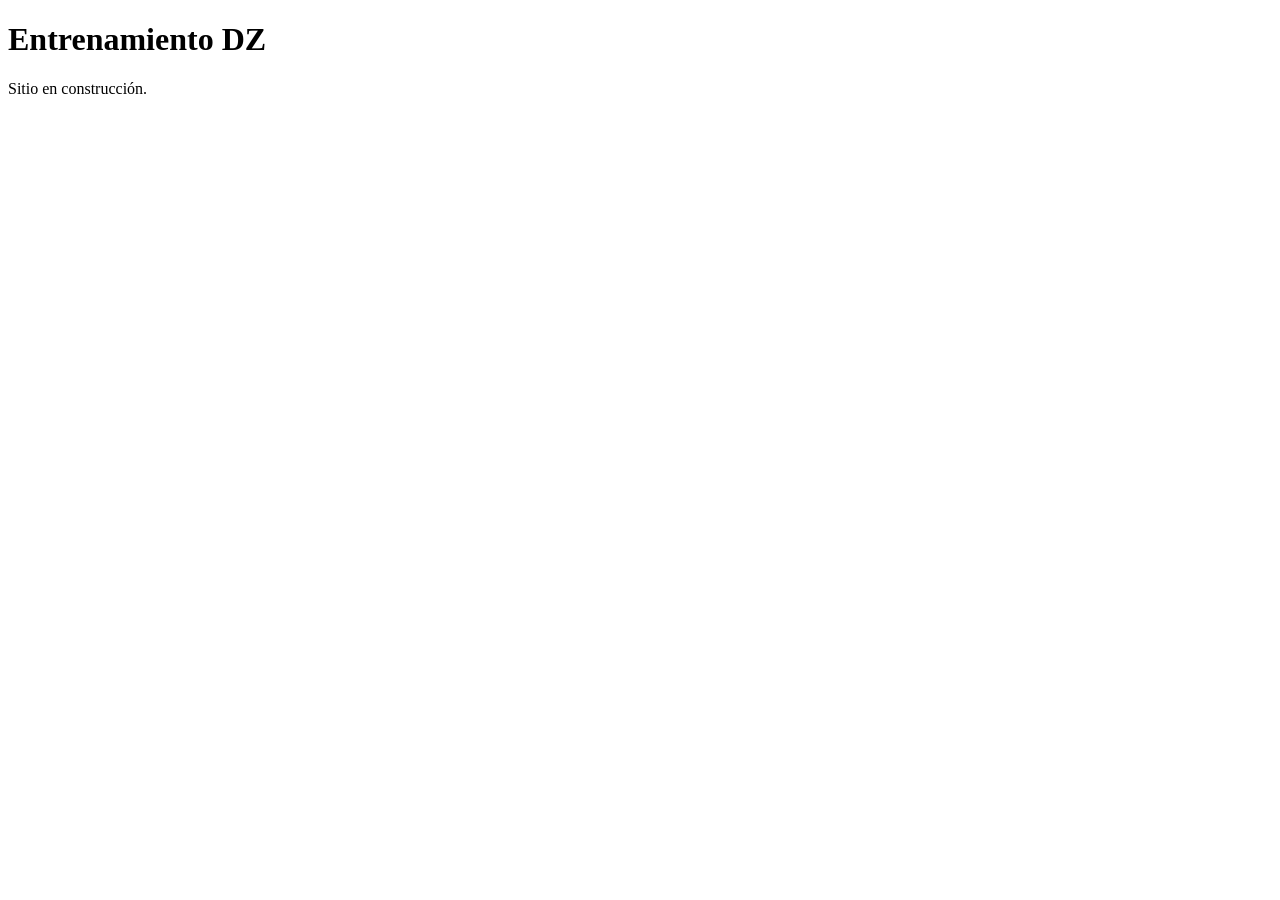
==== index.html @ 5d1ddeb6 "Estructura inicial del sitio" ====
<!DOCTYPE html>
<html lang="es">
<head>
  <meta charset="UTF-8">
  <meta name="viewport" content="width=device-width, initial-scale=1.0">
  <title>Entrenamiento DZ</title>
</head>
<body>
  <h1>Entrenamiento DZ</h1>
  <p>Sitio en construcción.</p>
</body>
</html>
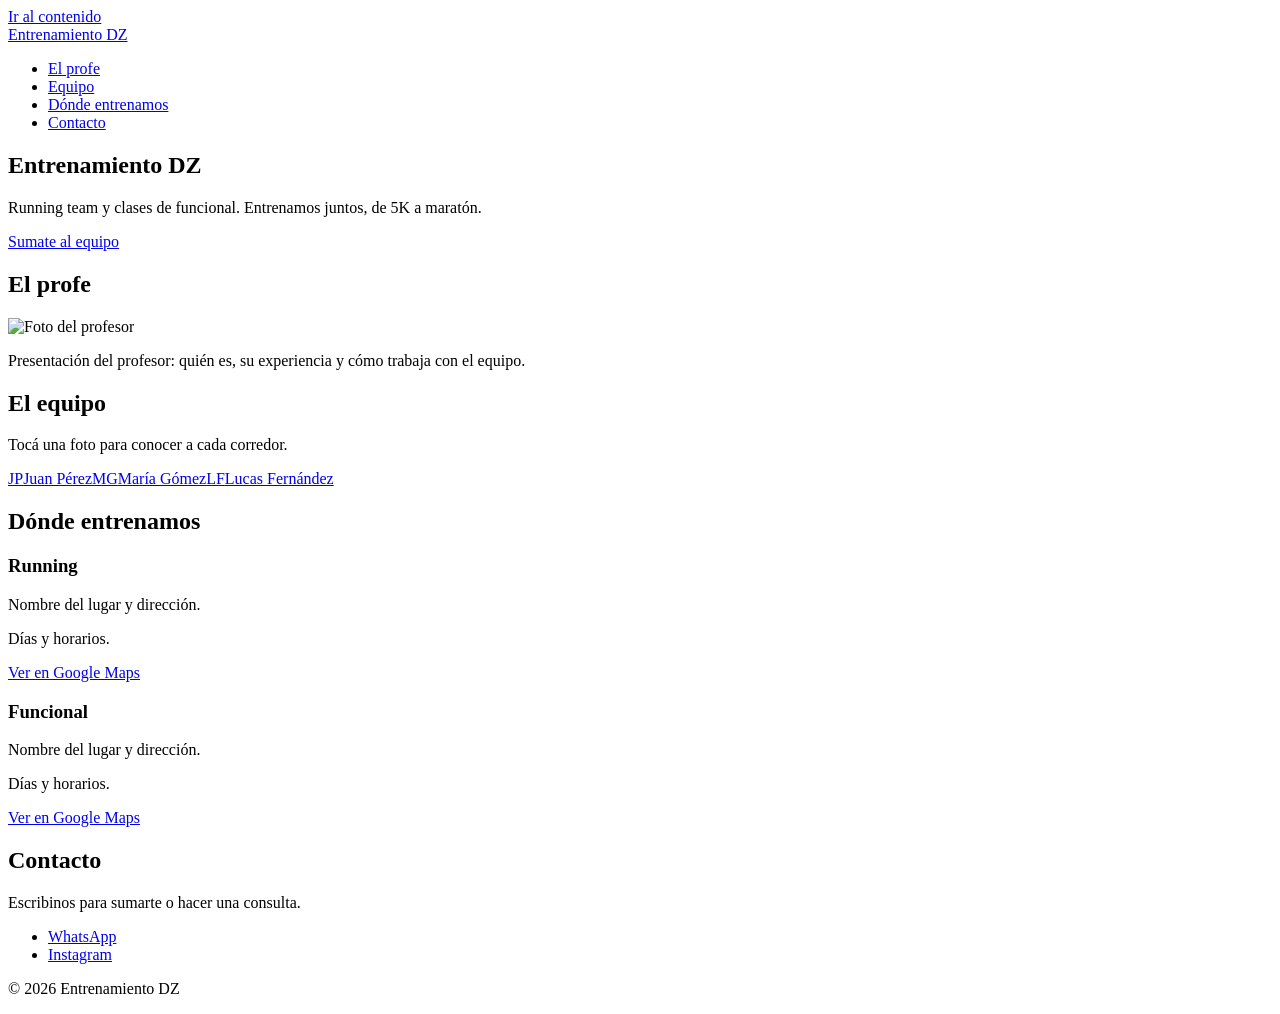
==== commit 8f46afa0: "Grilla de corredores desde JSON" ====
--- a/index.html
+++ b/index.html
@@ -3,10 +3,88 @@
 <head>
   <meta charset="UTF-8">
   <meta name="viewport" content="width=device-width, initial-scale=1.0">
-  <title>Entrenamiento DZ</title>
+  <title>Entrenamiento DZ | Running team y funcional</title>
+  <meta name="description" content="Entrenamiento DZ: running team y clases de funcional. Conocé al profesor, al equipo y dónde entrenamos.">
+  <link rel="stylesheet" href="css/styles.css">
+  <script src="js/main.js" defer></script>
 </head>
 <body>
-  <h1>Entrenamiento DZ</h1>
-  <p>Sitio en construcción.</p>
+
+  <a class="saltar" href="#contenido">Ir al contenido</a>
+
+  <header class="encabezado">
+    <a class="marca" href="#inicio">Entrenamiento DZ</a>
+
+    <nav class="menu" aria-label="Principal">
+      <ul>
+        <li><a href="#profesor">El profe</a></li>
+        <li><a href="#equipo">Equipo</a></li>
+        <li><a href="#lugar">Dónde entrenamos</a></li>
+        <li><a href="#contacto">Contacto</a></li>
+      </ul>
+    </nav>
+  </header>
+
+  <main id="contenido">
+
+    <!-- Portada: lo primero que se ve al entrar -->
+    <section id="inicio" class="portada">
+      <h1>Entrenamiento DZ</h1>
+      <p>Running team y clases de funcional. Entrenamos juntos, de 5K a maratón.</p>
+      <a class="boton" href="#contacto">Sumate al equipo</a>
+    </section>
+
+    <!-- 1. Presentación del profesor -->
+    <section id="profesor" class="seccion">
+      <h2>El profe</h2>
+      <img src="img/profesor/profesor.jpg" alt="Foto del profesor" width="600" height="600">
+      <p>Presentación del profesor: quién es, su experiencia y cómo trabaja con el equipo.</p>
+    </section>
+
+    <!-- 2. Equipo: la grilla la arma js/main.js con data/corredores.json -->
+    <section id="equipo" class="seccion">
+      <h2>El equipo</h2>
+      <p>Tocá una foto para conocer a cada corredor.</p>
+      <div id="grilla" class="grilla"></div>
+    </section>
+
+    <!-- 3. Lugar de encuentro -->
+    <section id="lugar" class="seccion">
+      <h2>Dónde entrenamos</h2>
+
+      <div class="lugares">
+        <article class="lugar">
+          <h3>Running</h3>
+          <p>Nombre del lugar y dirección.</p>
+          <p>Días y horarios.</p>
+          <a class="boton" href="#" target="_blank" rel="noopener">Ver en Google Maps</a>
+        </article>
+
+        <article class="lugar">
+          <h3>Funcional</h3>
+          <p>Nombre del lugar y dirección.</p>
+          <p>Días y horarios.</p>
+          <a class="boton" href="#" target="_blank" rel="noopener">Ver en Google Maps</a>
+        </article>
+      </div>
+    </section>
+
+    <!-- 4. Contacto y redes -->
+    <section id="contacto" class="seccion">
+      <h2>Contacto</h2>
+      <p>Escribinos para sumarte o hacer una consulta.</p>
+      <ul class="redes">
+        <!-- WhatsApp: https://wa.me/ seguido del número con código de país, sin + ni espacios -->
+        <li><a href="#" target="_blank" rel="noopener">WhatsApp</a></li>
+        <li><a href="#" target="_blank" rel="noopener">Instagram</a></li>
+      </ul>
+    </section>
+
+  </main>
+
+  <footer class="pie">
+    <p>© <span id="anio"></span> Entrenamiento DZ</p>
+  </footer>
+
 </body>
 </html>
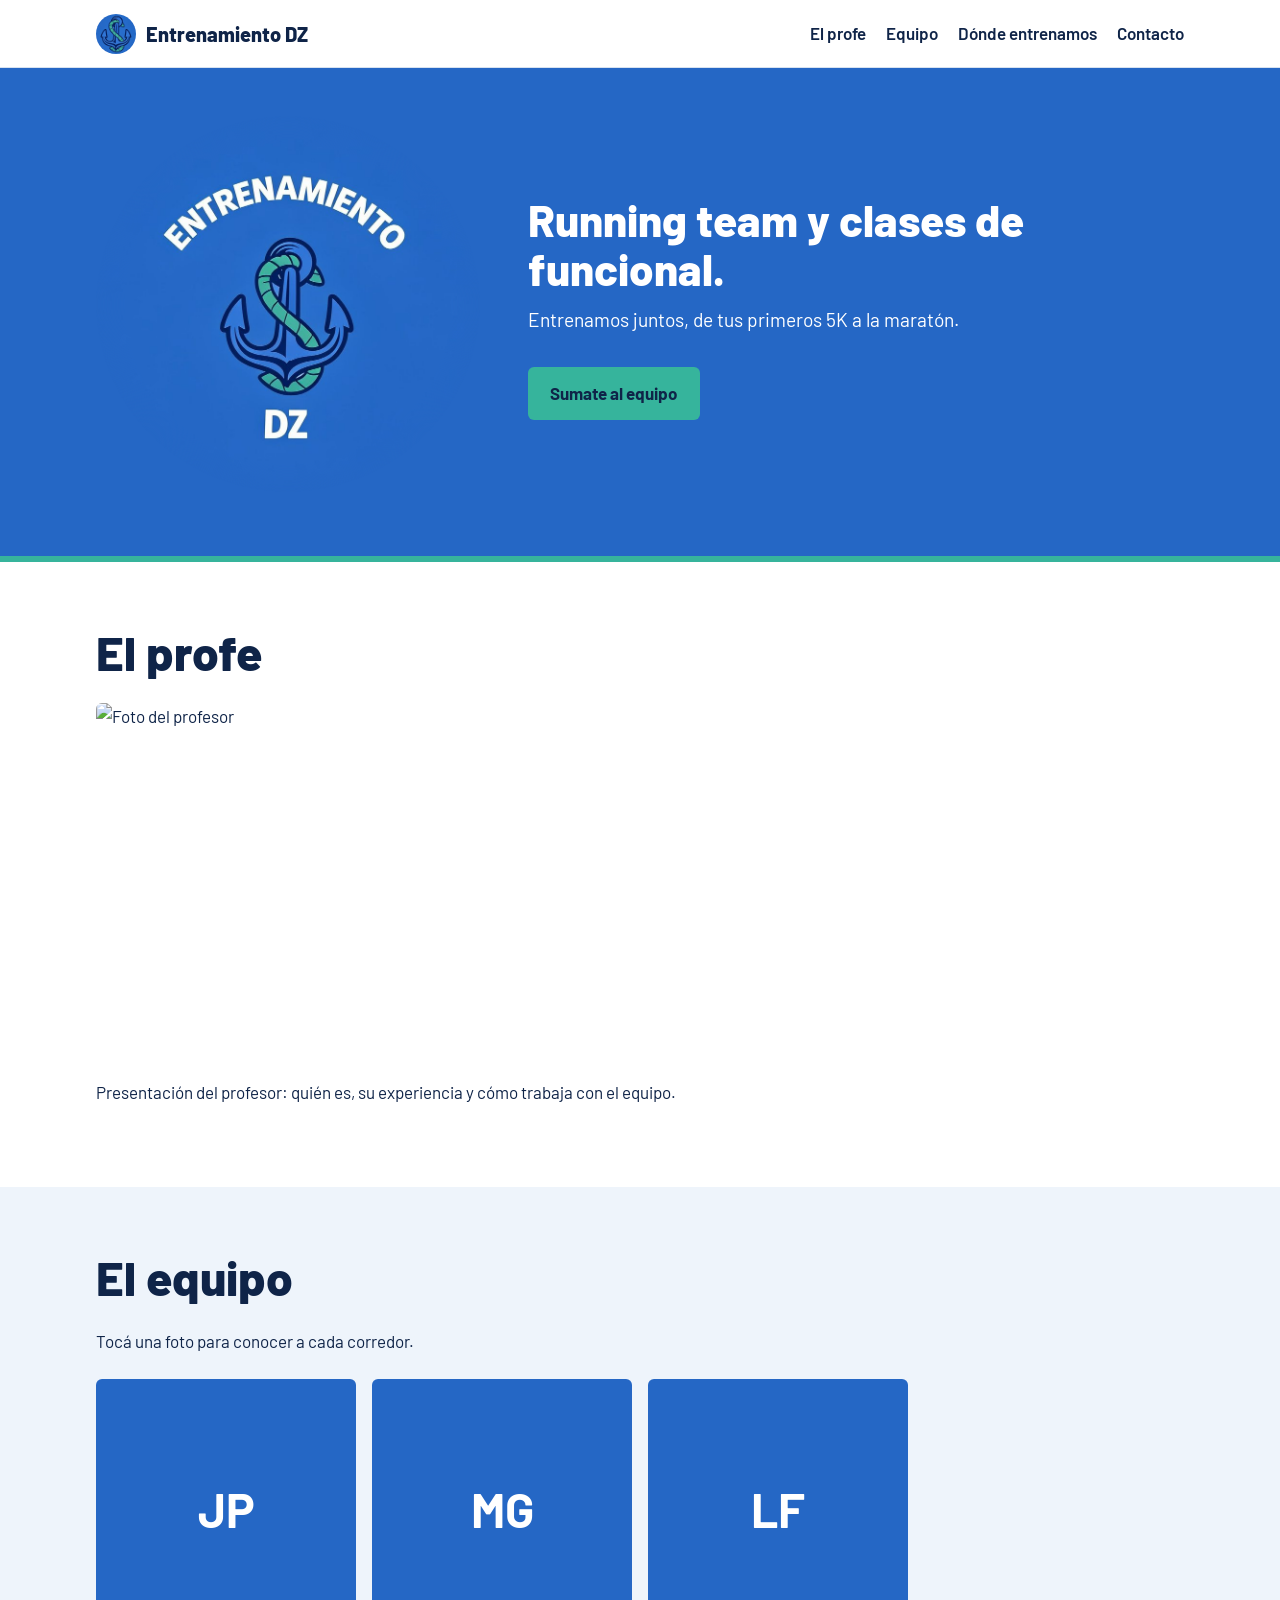
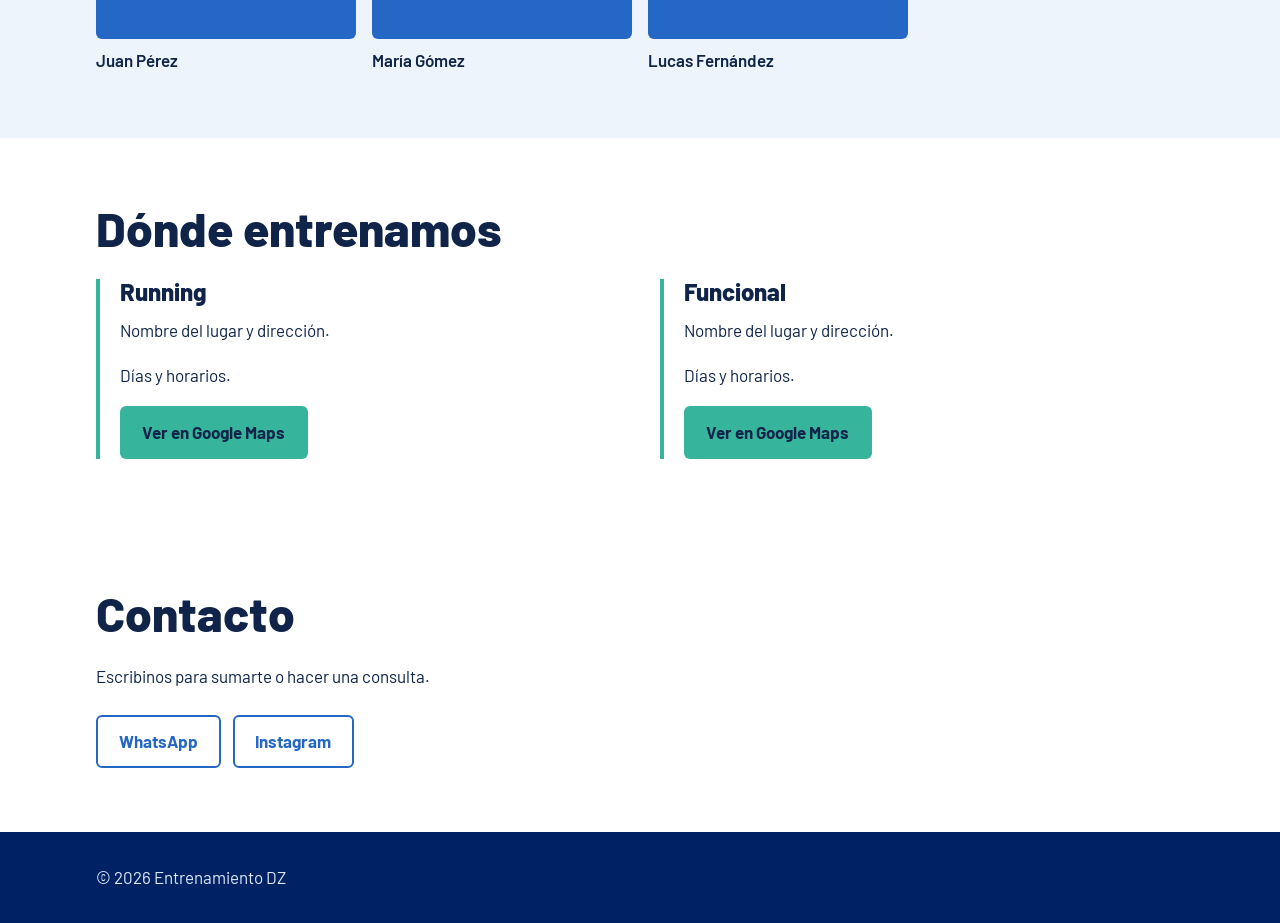
==== commit 648898ba: "Identidad visual con los colores del logo" ====
--- a/index.html
+++ b/index.html
@@ -5,6 +5,9 @@
   <meta name="viewport" content="width=device-width, initial-scale=1.0">
   <title>Entrenamiento DZ | Running team y funcional</title>
   <meta name="description" content="Entrenamiento DZ: running team y clases de funcional. Conocé al profesor, al equipo y dónde entrenamos.">
+  <link rel="icon" type="image/png" href="img/favicon.png">
+  <link rel="apple-touch-icon" href="img/apple-touch-icon.png">
+  <meta name="theme-color" content="#2567C5">
   <link rel="stylesheet" href="css/styles.css">
   <script src="js/main.js" defer></script>
 </head>
@@ -13,7 +16,10 @@
   <a class="saltar" href="#contenido">Ir al contenido</a>
 
   <header class="encabezado">
-    <a class="marca" href="#inicio">Entrenamiento DZ</a>
+    <a class="marca" href="#inicio">
+      <img src="img/logo-ancla.png" alt="" width="40" height="40">
+      Entrenamiento DZ
+    </a>
 
     <nav class="menu" aria-label="Principal">
       <ul>
@@ -29,9 +35,14 @@
 
     <!-- Portada: lo primero que se ve al entrar -->
     <section id="inicio" class="portada">
-      <h1>Entrenamiento DZ</h1>
-      <p>Running team y clases de funcional. Entrenamos juntos, de 5K a maratón.</p>
-      <a class="boton" href="#contacto">Sumate al equipo</a>
+      <h1 class="portada-logo">
+        <img src="img/logo.jpg" alt="Entrenamiento DZ" width="800" height="783">
+      </h1>
+      <div class="portada-texto">
+        <p class="portada-lema">Running team y clases de funcional.</p>
+        <p>Entrenamos juntos, de tus primeros 5K a la maratón.</p>
+        <a class="boton" href="#contacto">Sumate al equipo</a>
+      </div>
     </section>
 
     <!-- 1. Presentación del profesor -->
--- a/css/styles.css
+++ b/css/styles.css
@@ -0,0 +1,350 @@
+/* Tipografía: Barlow en peso extra bold acompaña las letras gruesas del logo */
+@import url("https://fonts.googleapis.com/css2?family=Barlow:wght@400;600;700;800&display=swap");
+
+/* =========================================
+   Variables: cambiando esto se cambia la identidad del sitio
+   ========================================= */
+:root {
+  /* Colores sacados del logo */
+  --color-primario: #2567C5;   /* azul del fondo del logo: portada, iniciales, links */
+  --color-sobre-primario: #FFFFFF;
+  --color-noche: #002265;      /* azul oscuro del contorno del ancla: pie */
+  --color-acento: #36B49C;     /* verde de la soga: botones y detalles */
+  --color-sobre-acento: #0F2448;
+
+  --color-fondo: #FFFFFF;
+  --color-fondo-alterno: #EEF4FB;
+  --color-texto: #0F2448;
+  --color-texto-suave: #4A5A75;
+  --color-linea: #D7E2F0;
+
+  --fuente-titulos: "Barlow", system-ui, sans-serif;
+  --fuente-texto: "Barlow", system-ui, sans-serif;
+
+  --ancho-max: 68rem;
+  --espacio: 1.25rem;
+  --radio: 6px;
+
+  /* Margen lateral: contenido centrado sin necesitar contenedores extra */
+  --margen-lateral: max(var(--espacio), calc((100% - var(--ancho-max)) / 2));
+}
+
+/* =========================================
+   Base
+   ========================================= */
+*, *::before, *::after { box-sizing: border-box; }
+
+@media (prefers-reduced-motion: no-preference) {
+  html { scroll-behavior: smooth; }
+}
+
+body {
+  margin: 0;
+  font-family: var(--fuente-texto);
+  font-size: 1.0625rem;
+  line-height: 1.6;
+  color: var(--color-texto);
+  background: var(--color-fondo);
+}
+
+img { display: block; max-width: 100%; height: auto; }
+
+h1, h2, h3 {
+  font-family: var(--fuente-titulos);
+  font-weight: 800;
+  line-height: 1.1;
+  margin: 0 0 0.5em;
+}
+h1 { font-size: clamp(2.5rem, 10vw, 4rem); }
+h2 { font-size: clamp(2rem, 7vw, 3rem); }
+h3 { font-size: 1.5rem; }
+
+p { margin: 0 0 1em; max-width: 65ch; }
+
+a { color: var(--color-primario); }
+
+:focus-visible {
+  outline: 3px solid var(--color-primario);
+  outline-offset: 3px;
+}
+
+/* Link "Ir al contenido": oculto hasta que se enfoca con teclado */
+.saltar {
+  position: absolute;
+  left: var(--espacio);
+  top: -100%;
+  z-index: 100;
+  padding: 0.5rem 1rem;
+  background: var(--color-acento);
+  color: var(--color-sobre-acento);
+  font-weight: 700;
+}
+.saltar:focus { top: var(--espacio); }
+
+/* =========================================
+   Botones
+   ========================================= */
+.boton {
+  display: inline-block;
+  padding: 0.8rem 1.4rem;
+  border-radius: var(--radio);
+  background: var(--color-acento);
+  color: var(--color-sobre-acento);
+  font-weight: 700;
+  text-decoration: none;
+}
+.boton:hover { filter: brightness(0.94); }
+
+/* =========================================
+   Encabezado y menú
+   ========================================= */
+.encabezado {
+  position: sticky;
+  top: 0;
+  z-index: 10;
+  padding: 0.75rem var(--margen-lateral) 0;
+  background: var(--color-fondo);
+  color: var(--color-texto);
+  border-bottom: 1px solid var(--color-linea);
+}
+
+.marca {
+  display: inline-flex;
+  align-items: center;
+  gap: 0.6rem;
+  font-family: var(--fuente-titulos);
+  font-size: 1.25rem;
+  font-weight: 800;
+  color: inherit;
+  text-decoration: none;
+}
+.marca img { border-radius: 50%; }
+
+/* En celular el menú va en una fila que se puede deslizar */
+.menu ul {
+  display: flex;
+  gap: 1.25rem;
+  margin: 0;
+  padding: 0;
+  list-style: none;
+  overflow-x: auto;
+  white-space: nowrap;
+}
+.menu a {
+  display: block;
+  padding: 0.75rem 0;
+  color: inherit;
+  font-weight: 600;
+  text-decoration: none;
+}
+.menu a:hover {
+  text-decoration: underline;
+  text-decoration-color: var(--color-acento);
+  text-decoration-thickness: 3px;
+  text-underline-offset: 6px;
+}
+
+/* =========================================
+   Portada
+   ========================================= */
+/* El fondo es el mismo azul del logo, así la imagen se funde con la portada */
+.portada {
+  padding: 2rem var(--margen-lateral) 3.5rem;
+  background: var(--color-primario);
+  color: var(--color-sobre-primario);
+  text-align: center;
+  border-bottom: 6px solid var(--color-acento);
+}
+.portada-logo { margin: 0; }
+.portada-logo img {
+  width: min(20rem, 85%);
+  margin: 0 auto;
+  /* Difumina los bordes para que no se note el recuadro de la imagen */
+  -webkit-mask-image: radial-gradient(closest-side, #000 85%, transparent 100%);
+  mask-image: radial-gradient(closest-side, #000 85%, transparent 100%);
+}
+.portada .portada-lema {
+  margin: 0.5rem auto 0.75rem;
+  font-family: var(--fuente-titulos);
+  font-size: clamp(1.75rem, 7vw, 2.75rem);
+  font-weight: 800;
+  line-height: 1.1;
+}
+.portada p {
+  margin-inline: auto;
+  font-size: 1.2rem;
+}
+.portada .boton { margin-top: 0.75rem; }
+
+/* =========================================
+   Secciones
+   ========================================= */
+.seccion {
+  padding: 4rem var(--margen-lateral);
+  scroll-margin-top: 6.5rem; /* que el encabezado fijo no tape el título */
+}
+#equipo { background: var(--color-fondo-alterno); }
+
+#profesor img {
+  width: 100%;
+  max-width: 22rem;
+  margin-bottom: 1.5rem;
+  border-radius: var(--radio);
+}
+
+/* Grilla de corredores: 2 columnas en celular, más en pantallas grandes */
+.grilla {
+  display: grid;
+  grid-template-columns: repeat(2, 1fr);
+  gap: 1.5rem 1rem;
+  margin-top: 1.5rem;
+}
+.grilla > p { grid-column: 1 / -1; }
+
+.tarjeta {
+  display: flex;
+  flex-direction: column;
+  gap: 0.5rem;
+  color: inherit;
+  text-decoration: none;
+}
+.tarjeta img,
+.tarjeta .iniciales {
+  width: 100%;
+  aspect-ratio: 1;
+  object-fit: cover;
+  border-radius: var(--radio);
+}
+.tarjeta-nombre { font-weight: 600; }
+.tarjeta:hover .tarjeta-nombre { text-decoration: underline; }
+
+/* Reemplazo de foto cuando no hay o no carga */
+.iniciales {
+  display: grid;
+  place-items: center;
+  background: var(--color-primario);
+  color: var(--color-sobre-primario);
+  font-family: var(--fuente-titulos);
+  font-size: clamp(2rem, 9vw, 3rem);
+  font-weight: 700;
+}
+
+/* Lugares: uno debajo del otro en celular, lado a lado en pantallas grandes */
+.lugares {
+  display: grid;
+  gap: 2.5rem;
+  margin-top: 1.5rem;
+}
+.lugar {
+  padding-left: 1.25rem;
+  border-left: 4px solid var(--color-acento);
+}
+
+/* Redes y contacto */
+.redes {
+  display: flex;
+  flex-wrap: wrap;
+  gap: 0.75rem;
+  margin: 1.5rem 0 0;
+  padding: 0;
+  list-style: none;
+}
+.redes a {
+  display: inline-block;
+  padding: 0.7rem 1.3rem;
+  border: 2px solid var(--color-primario);
+  border-radius: var(--radio);
+  font-weight: 700;
+  text-decoration: none;
+}
+.redes a:hover {
+  background: var(--color-primario);
+  color: var(--color-sobre-primario);
+}
+
+/* =========================================
+   Pie
+   ========================================= */
+.pie {
+  padding: 2rem var(--margen-lateral);
+  background: var(--color-noche);
+  color: #DCE8F7;
+}
+.pie p { margin: 0; }
+
+/* =========================================
+   Página de perfil
+   ========================================= */
+.volver {
+  display: inline-block;
+  margin: 1.5rem var(--margen-lateral) 0;
+  font-weight: 600;
+}
+
+.perfil { padding: 1.5rem var(--margen-lateral) 4rem; }
+
+.perfil-foto {
+  width: 100%;
+  max-width: 22rem;
+  aspect-ratio: 1;
+  object-fit: cover;
+  margin-bottom: 1.5rem;
+  border-radius: var(--radio);
+}
+.perfil-foto.iniciales { font-size: 5rem; }
+
+.perfil-descripcion { font-size: 1.15rem; }
+
+.perfil-carreras,
+.perfil-galeria { margin-top: 2.5rem; }
+.perfil-carreras ul { padding-left: 1.2rem; }
+.perfil-carreras li { margin-bottom: 0.4rem; }
+
+.galeria {
+  display: grid;
+  grid-template-columns: repeat(auto-fill, minmax(9rem, 1fr));
+  gap: 0.75rem;
+}
+.galeria img {
+  width: 100%;
+  aspect-ratio: 1;
+  object-fit: cover;
+  border-radius: var(--radio);
+}
+
+/* =========================================
+   Pantallas más grandes
+   ========================================= */
+@media (min-width: 40rem) {
+  .grilla { grid-template-columns: repeat(3, 1fr); }
+  .lugares { grid-template-columns: 1fr 1fr; }
+}
+
+@media (min-width: 48rem) {
+  /* Marca a la izquierda y menú a la derecha, en una sola fila */
+  .encabezado {
+    display: flex;
+    align-items: center;
+    justify-content: space-between;
+    padding-top: 0;
+  }
+  .menu a { padding: 1.25rem 0; }
+
+  /* Portada: logo a la izquierda y texto a la derecha */
+  .portada {
+    display: grid;
+    grid-template-columns: minmax(16rem, 24rem) 1fr;
+    align-items: center;
+    gap: 3rem;
+    padding-block: 3rem 4rem;
+    text-align: left;
+  }
+  .portada-logo img { width: 100%; }
+  .portada p,
+  .portada .portada-lema { margin-inline: 0; }
+  .seccion { scroll-margin-top: 4.5rem; }
+}
+
+@media (min-width: 60rem) {
+  .grilla { grid-template-columns: repeat(4, 1fr); }
+}
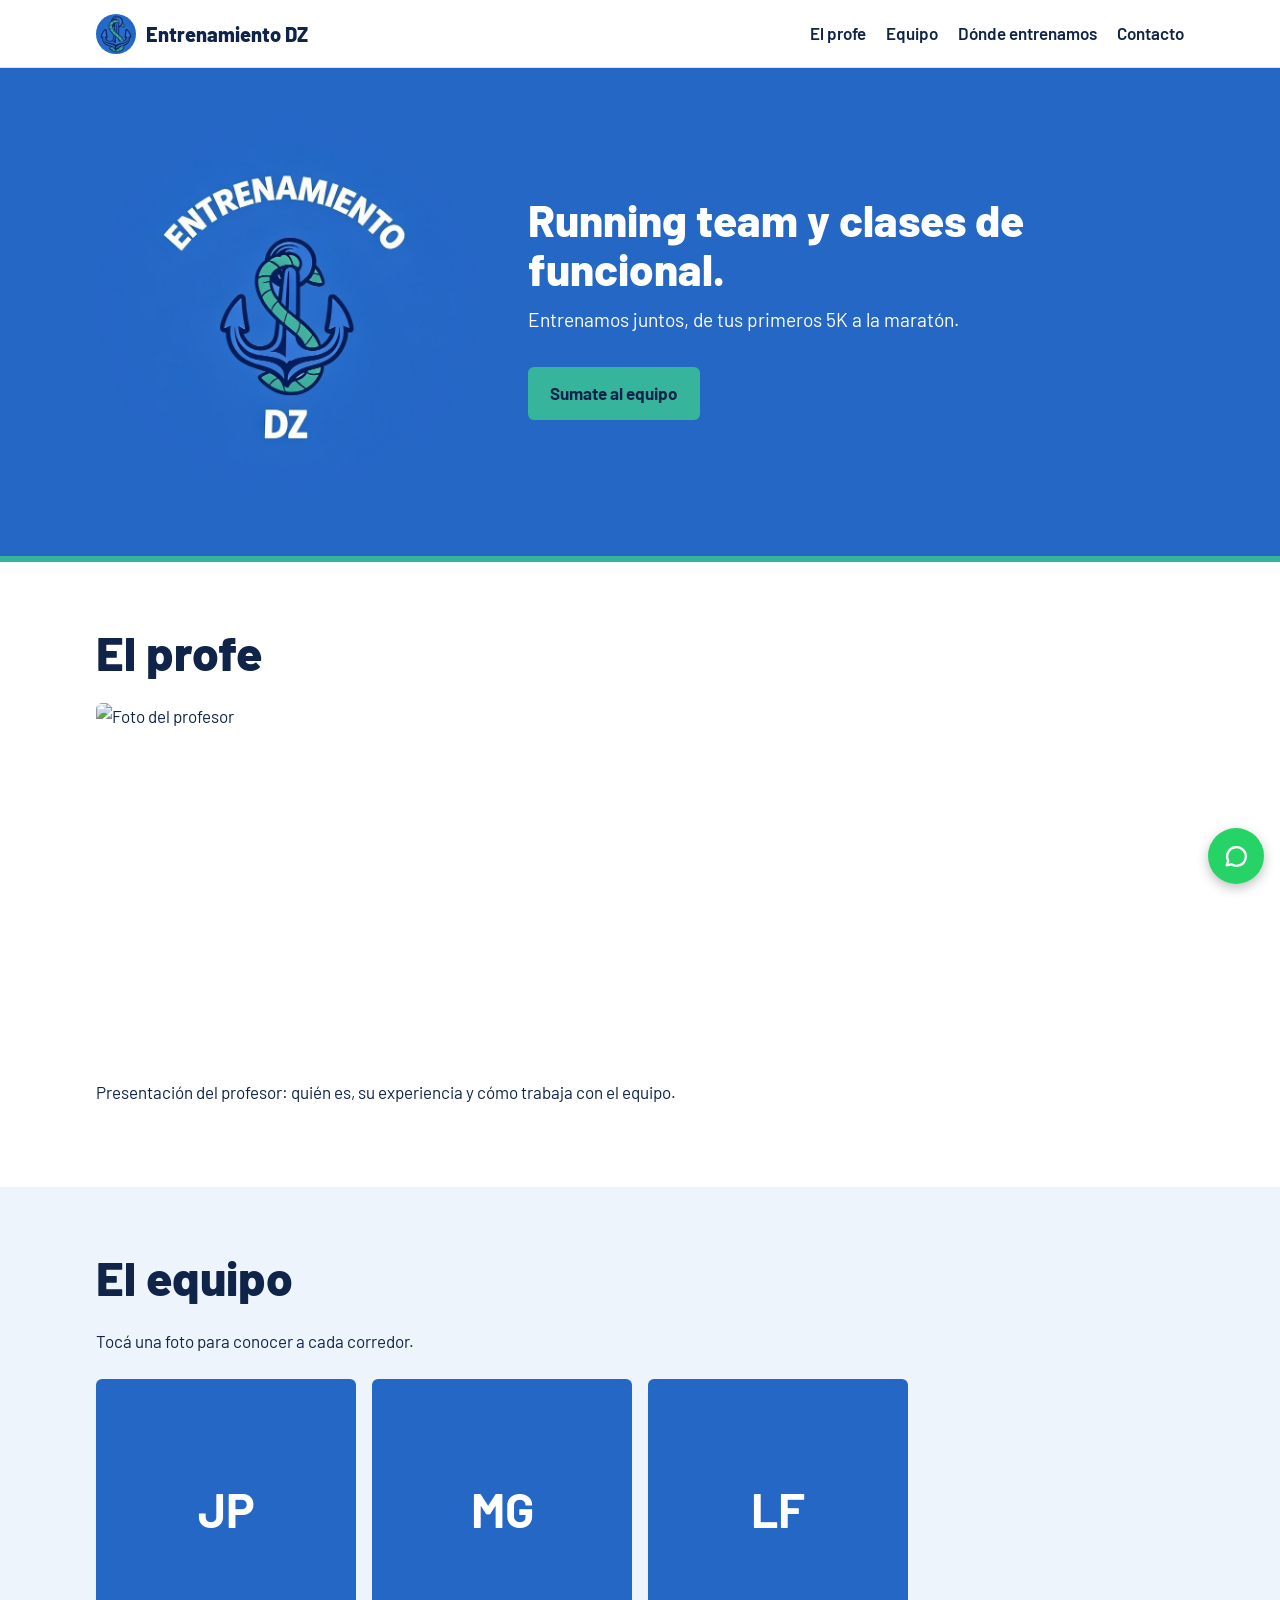
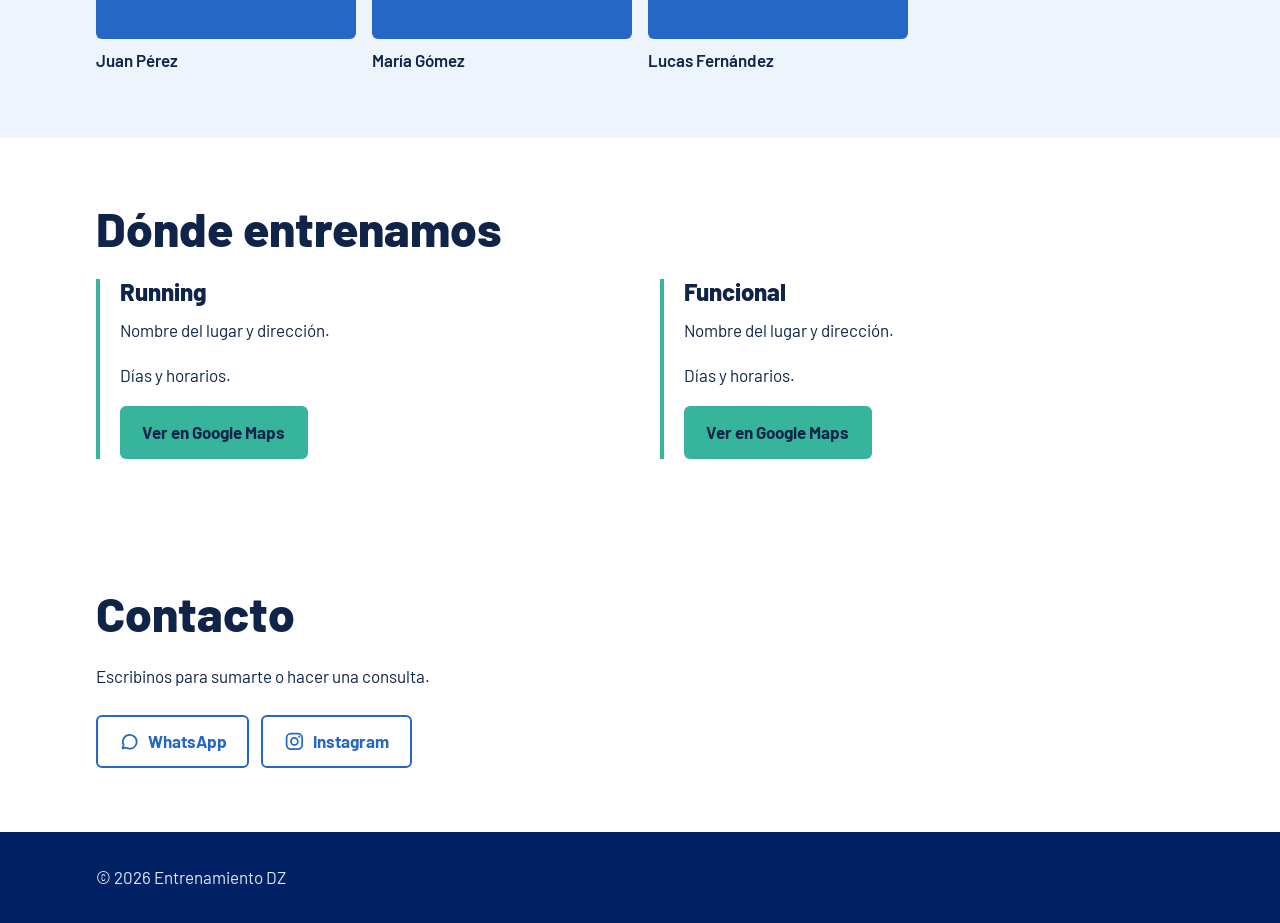
==== commit db581111: "Agrega links de WhatsApp e Instagram, íconos y botón flotante" ====
--- a/index.html
+++ b/index.html
@@ -8,8 +8,8 @@
   <link rel="icon" type="image/png" href="img/favicon.png">
   <link rel="apple-touch-icon" href="img/apple-touch-icon.png">
   <meta name="theme-color" content="#2567C5">
-  <link rel="stylesheet" href="css/styles.css">
-  <script src="js/main.js" defer></script>
+    <link rel="stylesheet" href="css/styles.css?v=2">
+  <script src="js/main.js?v=2" defer></script>
 </head>
 <body>
 
@@ -85,9 +85,18 @@
       <h2>Contacto</h2>
       <p>Escribinos para sumarte o hacer una consulta.</p>
       <ul class="redes">
-        <!-- WhatsApp: https://wa.me/ seguido del número con código de país, sin + ni espacios -->
-        <li><a href="#" target="_blank" rel="noopener">WhatsApp</a></li>
-        <li><a href="#" target="_blank" rel="noopener">Instagram</a></li>
+        <li>
+          <a href="https://wa.me/5491157305877?text=Hola!%20Vi%20la%20p%C3%A1gina%20de%20EntrenamientoDZ%20y%20quiero%20info" target="_blank" rel="noopener">
+            <svg viewBox="0 0 24 24" aria-hidden="true"><path d="M4 20l1.3-3.9A8 8 0 1 1 8 19.1z" fill="none" stroke="currentColor" stroke-width="2" stroke-linejoin="round"/></svg>
+            WhatsApp
+          </a>
+        </li>
+        <li>
+          <a href="https://www.instagram.com/entrenamientod_z/" target="_blank" rel="noopener">
+            <svg viewBox="0 0 24 24" aria-hidden="true"><rect x="3" y="3" width="18" height="18" rx="5" fill="none" stroke="currentColor" stroke-width="2"/><circle cx="12" cy="12" r="4" fill="none" stroke="currentColor" stroke-width="2"/><circle cx="17.5" cy="6.5" r="1.2" fill="currentColor"/></svg>
+            Instagram
+          </a>
+        </li>
       </ul>
     </section>
 
@@ -96,6 +105,8 @@
   <footer class="pie">
     <p>© <span id="anio"></span> Entrenamiento DZ</p>
   </footer>
-
+  <a class="whatsapp-flotante" href="https://wa.me/5491157305877?text=Hola!%20Quiero%20info%20sobre%20los%20entrenamientos" target="_blank" rel="noopener" aria-label="Escribinos por WhatsApp">
+    <svg viewBox="0 0 24 24" aria-hidden="true"><path d="M4 20l1.3-3.9A8 8 0 1 1 8 19.1z" fill="none" stroke="currentColor" stroke-width="2" stroke-linejoin="round"/></svg>
+  </a>
 </body>
 </html>
--- a/css/styles.css
+++ b/css/styles.css
@@ -17,6 +17,7 @@
   --color-texto: #0F2448;
   --color-texto-suave: #4A5A75;
   --color-linea: #D7E2F0;
+  --color-whatsapp: #25D366;   /* verde de WhatsApp: botón flotante */
 
   --fuente-titulos: "Barlow", system-ui, sans-serif;
   --fuente-texto: "Barlow", system-ui, sans-serif;
@@ -250,7 +251,9 @@
   list-style: none;
 }
 .redes a {
-  display: inline-block;
+  display: inline-flex;
+  align-items: center;
+  gap: 0.5rem;
   padding: 0.7rem 1.3rem;
   border: 2px solid var(--color-primario);
   border-radius: var(--radio);
@@ -261,6 +264,25 @@
   background: var(--color-primario);
   color: var(--color-sobre-primario);
 }
+.redes svg { width: 1.3rem; height: 1.3rem; }
+
+/* Botón flotante de WhatsApp: siempre a mano en el celular */
+.whatsapp-flotante {
+  position: fixed;
+  right: 1rem;
+  bottom: calc(1rem + env(safe-area-inset-bottom, 0px));
+  z-index: 20;
+  display: grid;
+  place-items: center;
+  width: 3.5rem;
+  height: 3.5rem;
+  border-radius: 50%;
+  background: var(--color-whatsapp);
+  color: #FFFFFF;
+  box-shadow: 0 4px 12px rgba(0, 0, 0, 0.25);
+}
+.whatsapp-flotante svg { width: 1.75rem; height: 1.75rem; }
+.whatsapp-flotante:hover { filter: brightness(0.94); }
 
 /* =========================================
    Pie
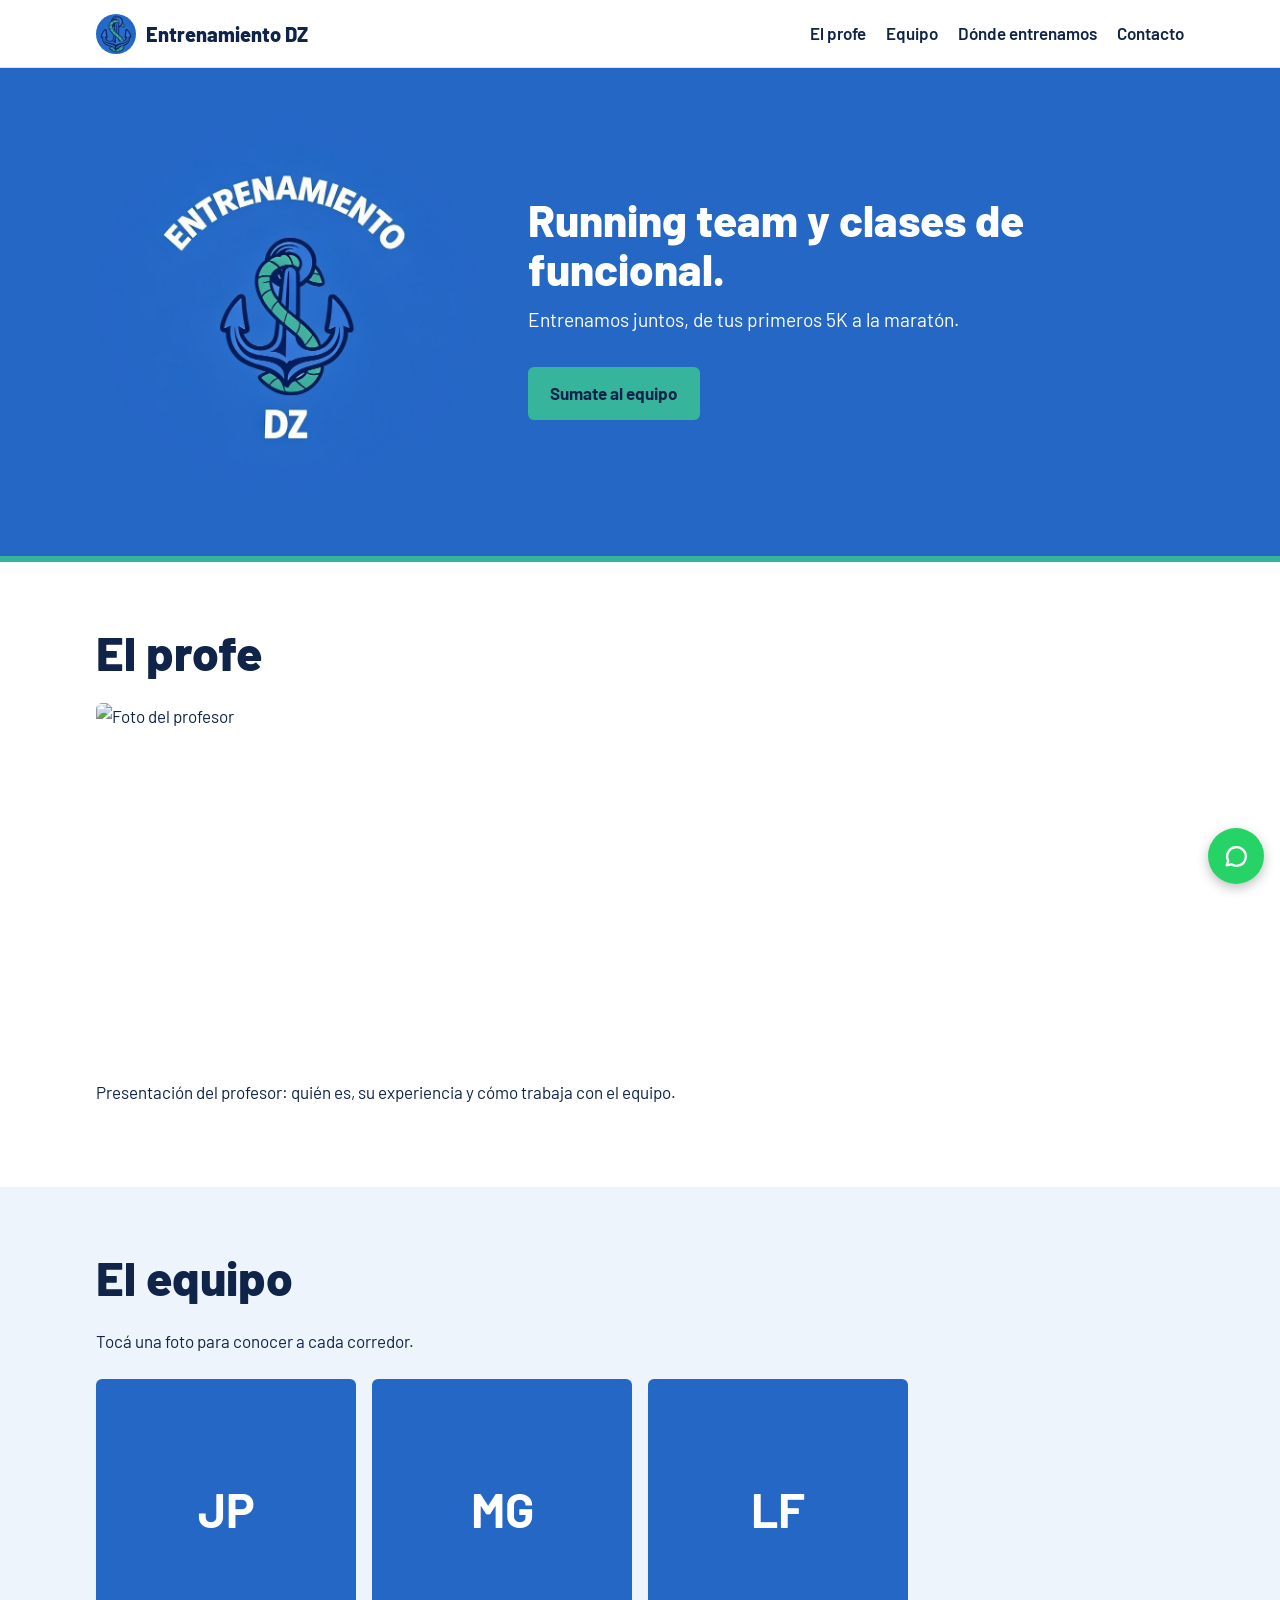
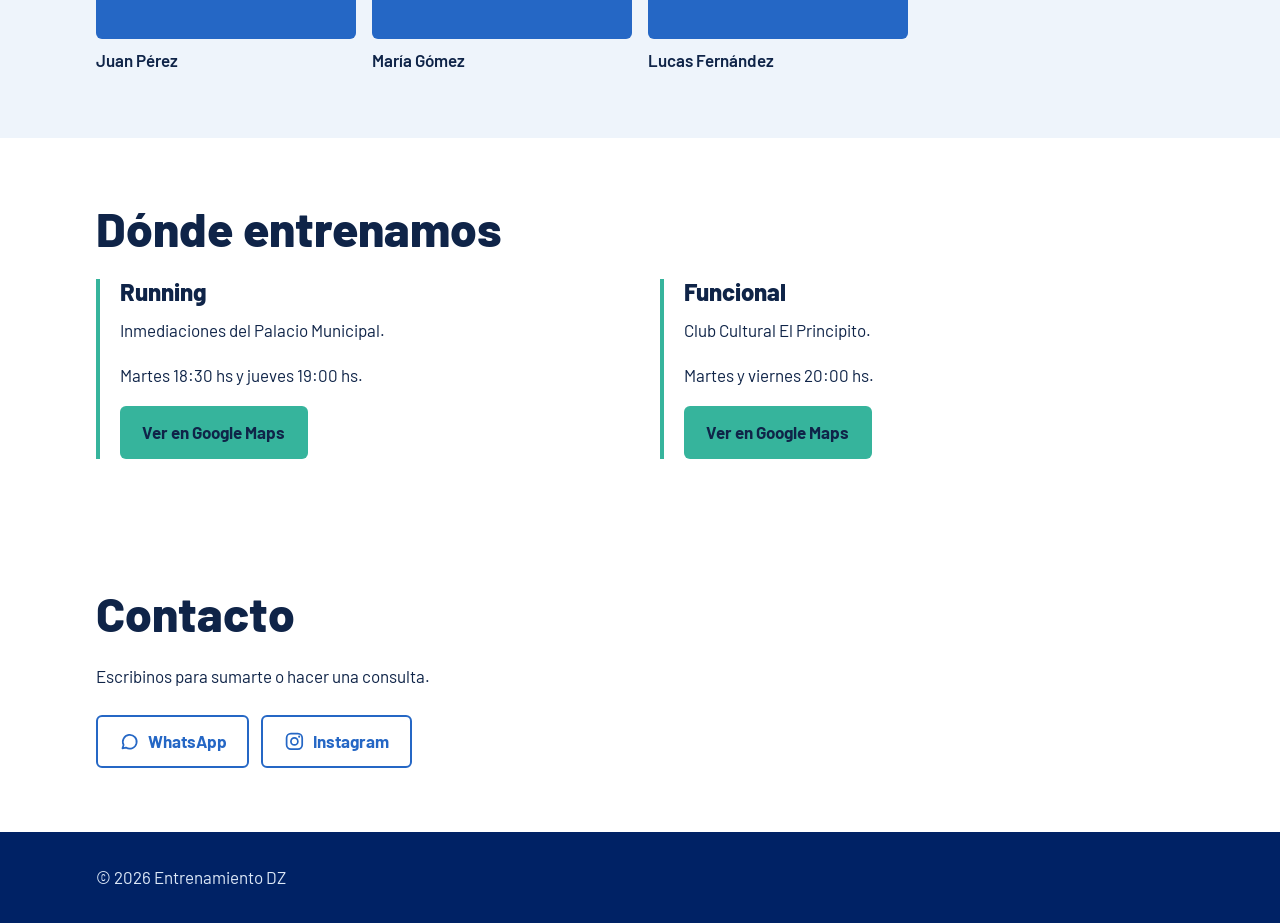
==== commit 276f41e7: "Agrega ubicaciones y horarios de running y funcional" ====
--- a/index.html
+++ b/index.html
@@ -66,16 +66,16 @@
       <div class="lugares">
         <article class="lugar">
           <h3>Running</h3>
-          <p>Nombre del lugar y dirección.</p>
-          <p>Días y horarios.</p>
-          <a class="boton" href="#" target="_blank" rel="noopener">Ver en Google Maps</a>
+          <p>Inmediaciones del Palacio Municipal.</p>
+          <p>Martes 18:30 hs y jueves 19:00 hs.</p>
+          <a class="boton" href="https://www.google.com/maps/place/ENTRENAMIENTO+DZ/@-34.4959933,-58.7043198,19z/data=!4m14!1m7!3m6!1s0x95bca34b90f01b79:0x5d73b056593ee54a!2sClub+Cultural+El+Principito!8m2!3d-34.4990367!4d-58.696284!16s%2Fg%2F11h3yq3_d3!3m5!1s0x95bca3000636f625:0xd088afbedb56e102!8m2!3d-34.4958612!4d-58.7042029!16s%2Fg%2F11zcny3375" target="_blank" rel="noopener">Ver en Google Maps</a>
         </article>
 
         <article class="lugar">
           <h3>Funcional</h3>
-          <p>Nombre del lugar y dirección.</p>
-          <p>Días y horarios.</p>
-          <a class="boton" href="#" target="_blank" rel="noopener">Ver en Google Maps</a>
+          <p>Club Cultural El Principito.</p>
+          <p>Martes y viernes 20:00 hs.</p>
+          <a class="boton" href="https://www.google.com/maps/place/Club+Cultural+El+Principito/@-34.4990323,-58.6988589,17z/data=!3m1!4b1!4m6!3m5!1s0x95bca34b90f01b79:0x5d73b056593ee54a!8m2!3d-34.4990367!4d-58.696284!16s%2Fg%2F11h3yq3_d3" target="_blank" rel="noopener">Ver en Google Maps</a>
         </article>
       </div>
     </section>
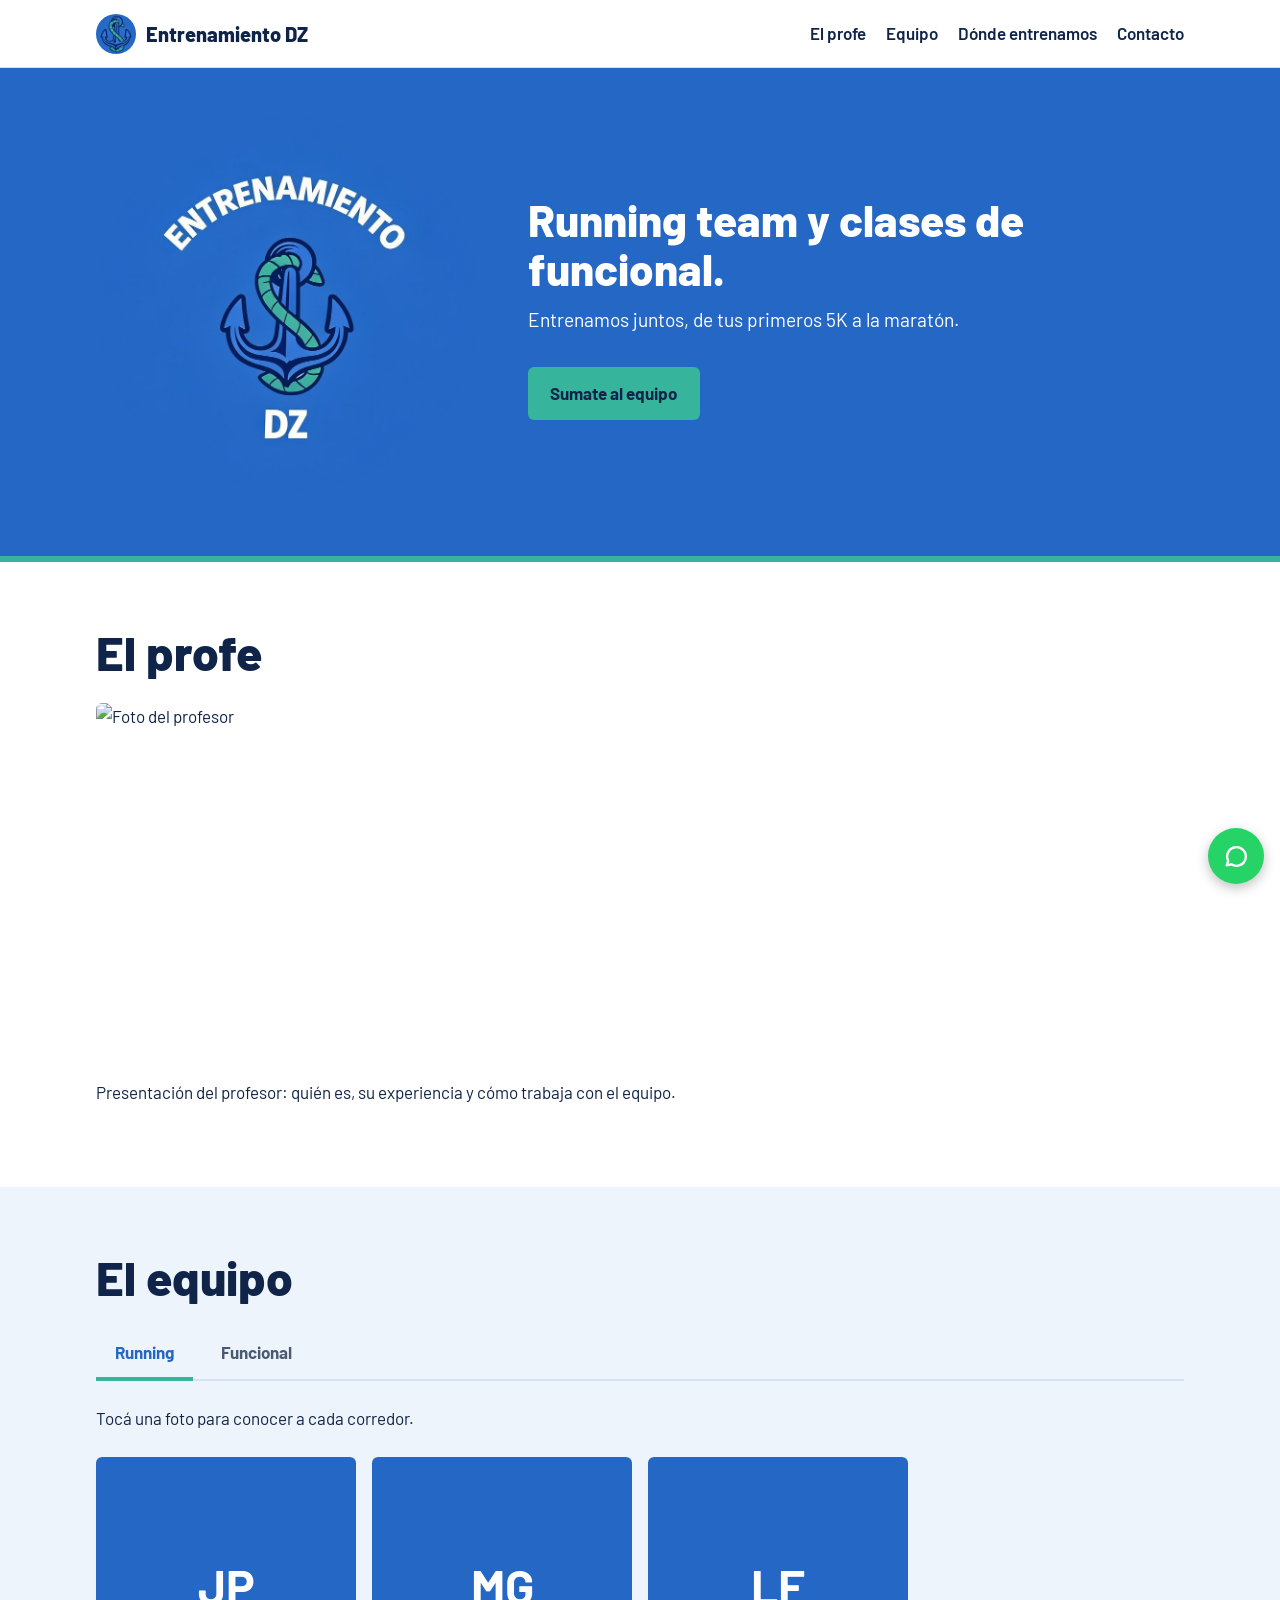
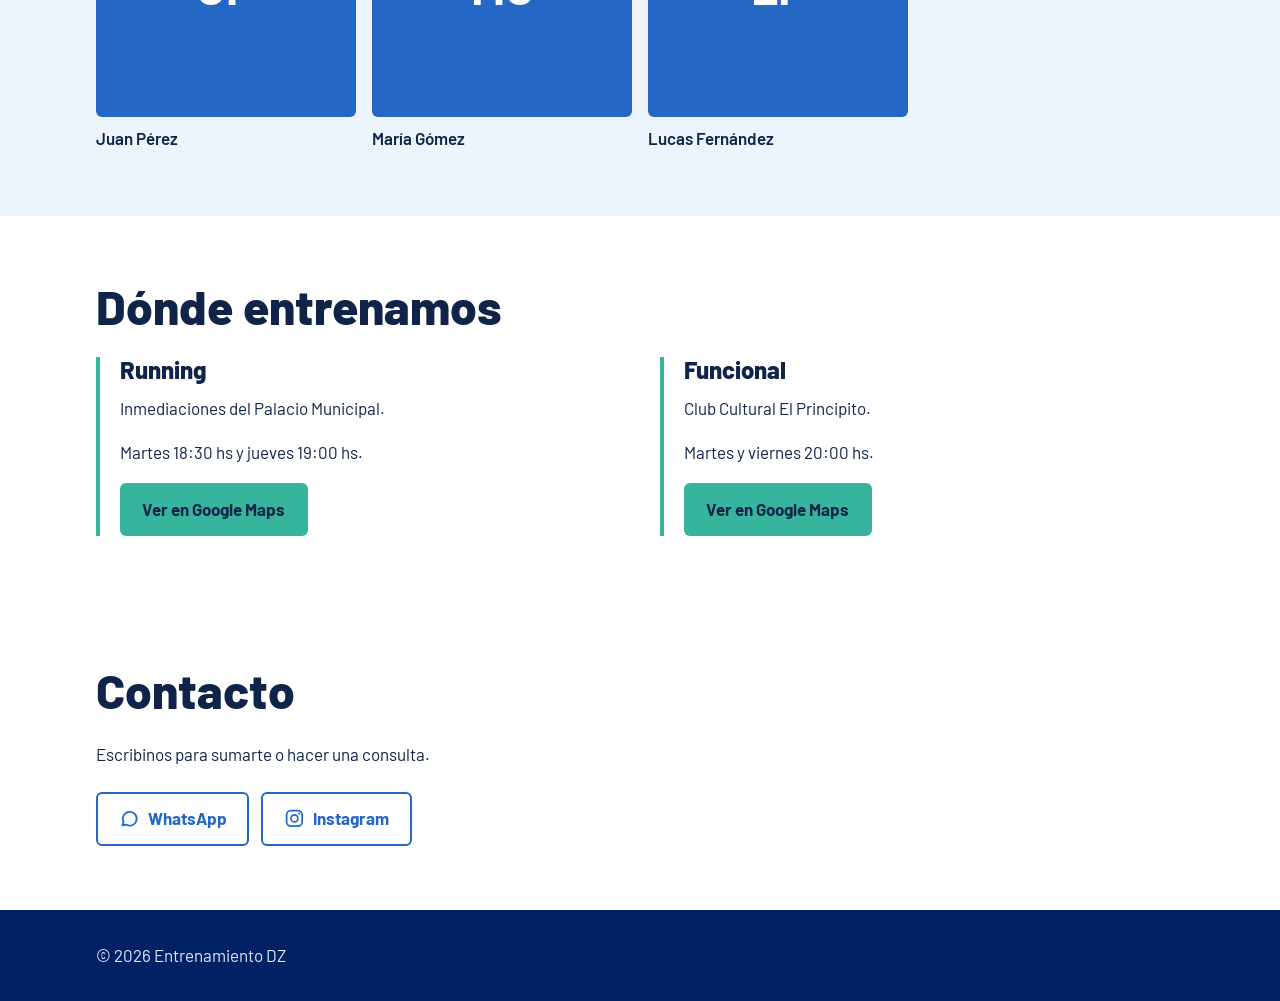
==== commit 09dbaf48: "Agrega pestañas Running y Funcional en la sección Equipo" ====
--- a/index.html
+++ b/index.html
@@ -53,10 +53,24 @@
     </section>
 
     <!-- 2. Equipo: la grilla la arma js/main.js con data/corredores.json -->
+        <!-- 2. Equipo: pestañas Running (grilla desde data/corredores.json) y Funcional (foto grupal) -->
     <section id="equipo" class="seccion">
       <h2>El equipo</h2>
-      <p>Tocá una foto para conocer a cada corredor.</p>
-      <div id="grilla" class="grilla"></div>
+
+      <div class="pestanas" role="tablist" aria-label="Equipos">
+        <button type="button" role="tab" id="tab-running" aria-controls="panel-running" aria-selected="true">Running</button>
+        <button type="button" role="tab" id="tab-funcional" aria-controls="panel-funcional" aria-selected="false" tabindex="-1">Funcional</button>
+      </div>
+
+      <div id="panel-running" role="tabpanel" aria-labelledby="tab-running">
+        <p>Tocá una foto para conocer a cada corredor.</p>
+        <div id="grilla" class="grilla"></div>
+      </div>
+
+      <div id="panel-funcional" role="tabpanel" aria-labelledby="tab-funcional" hidden>
+        <img class="foto-grupal" src="img/funcional/grupo.jpg" alt="Grupo de funcional de Entrenamiento DZ" width="1200" height="800">
+        <p>Presentación del grupo de funcional: cómo son las clases, para quién son y cómo sumarse.</p>
+      </div>
     </section>
 
     <!-- 3. Lugar de encuentro -->
--- a/css/styles.css
+++ b/css/styles.css
@@ -185,6 +185,36 @@
   scroll-margin-top: 6.5rem; /* que el encabezado fijo no tape el título */
 }
 #equipo { background: var(--color-fondo-alterno); }
+/* Pestañas del equipo */
+.pestanas {
+  display: flex;
+  gap: 0.5rem;
+  margin: 1.5rem 0;
+  border-bottom: 2px solid var(--color-linea);
+}
+.pestanas button {
+  margin-bottom: -2px;
+  padding: 0.7rem 1.2rem;
+  border: none;
+  border-bottom: 4px solid transparent;
+  background: none;
+  color: var(--color-texto-suave);
+  font: inherit;
+  font-weight: 700;
+  cursor: pointer;
+}
+.pestanas button:hover { color: var(--color-primario); }
+.pestanas button[aria-selected="true"] {
+  color: var(--color-primario);
+  border-bottom-color: var(--color-acento);
+}
+
+.foto-grupal {
+  width: 100%;
+  max-width: 48rem;
+  margin-bottom: 1.5rem;
+  border-radius: var(--radio);
+}
 
 #profesor img {
   width: 100%;
